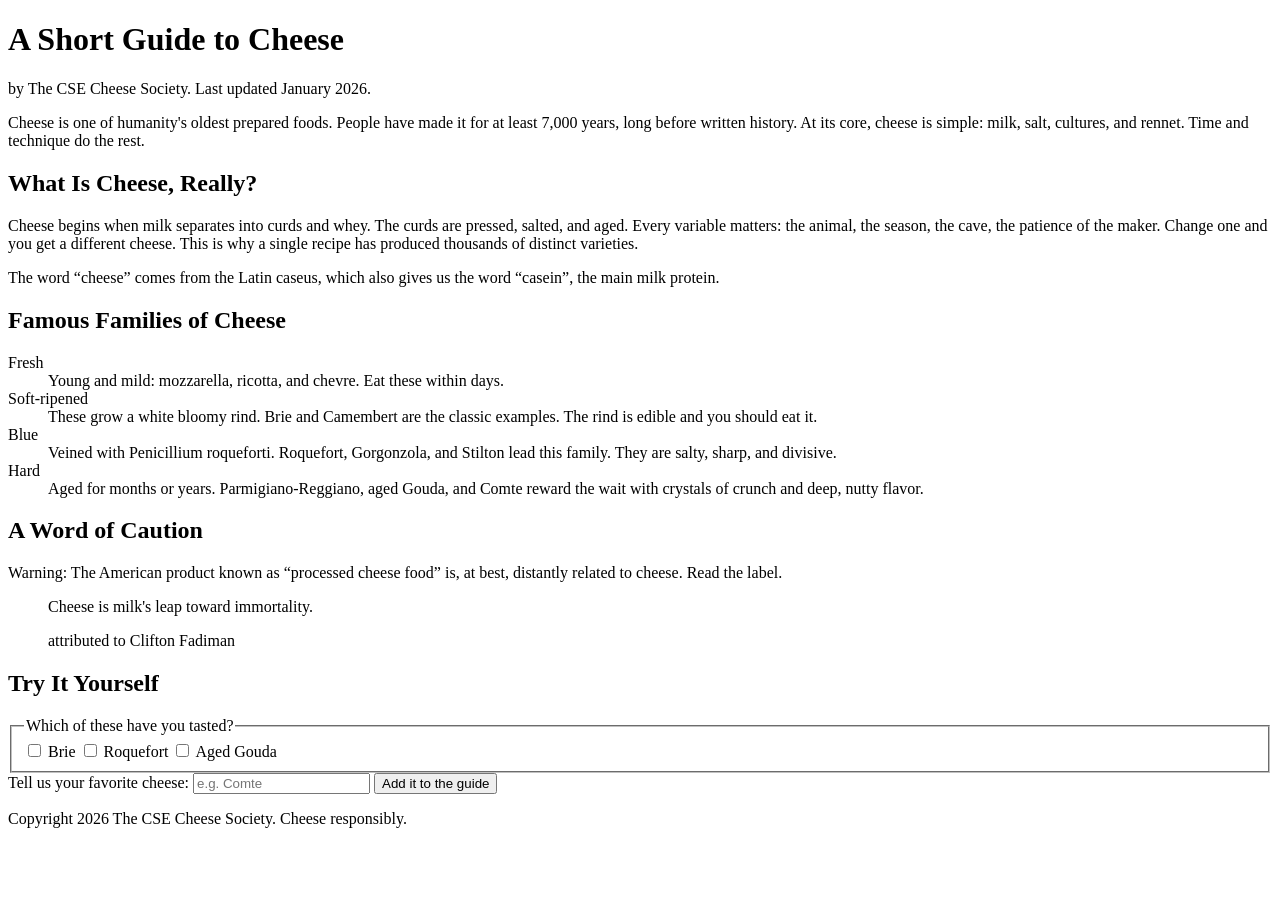
==== cheese.html @ 0a83f8c4 "initial html upload" ====
<!DOCTYPE html>
<html lang="en">
<head>
    <meta charset="UTF-8">
    <title>A Short Guide to Cheese</title>
</head>
<body>
    <header>
        <h1>A Short Guide to Cheese</h1>
        <p>by The CSE Cheese Society. Last updated <time datetime="2026-01">January 2026</time>.</p>
    </header>

    <main>
        <article>
            <p>
                Cheese is one of humanity's oldest prepared foods. People have made it
                for at least 7,000 years, long before written history. At its core,
                cheese is simple: milk, salt, cultures, and rennet. Time and technique
                do the rest.
            </p>

            <section>
                <h2>What Is Cheese, Really?</h2>

                <p>
                    Cheese begins when milk separates into curds and whey. The curds are
                    pressed, salted, and aged. Every variable matters: the animal, the
                    season, the cave, the patience of the maker. Change one and you get a
                    different cheese. This is why a single recipe has produced thousands
                    of distinct varieties.
                </p>

                <p>
                    The word <q>cheese</q> comes from the Latin
                    <span class="latin" lang="la">caseus</span>, which also gives us the
                    word <q>casein</q>, the main milk protein.
                </p>
            </section>

            <section>
                <h2>Famous Families of Cheese</h2>

                <dl>
                    <dt>Fresh</dt>
                    <dd>Young and mild: mozzarella, ricotta, and chevre. Eat these within days.</dd>

                    <dt>Soft-ripened</dt>
                    <dd>
                        These grow a white bloomy rind. Brie and Camembert are the
                        classic examples. The rind is edible and you should eat it.
                    </dd>

                    <dt>Blue</dt>
                    <dd>
                        Veined with <span class="latin" lang="la">Penicillium roqueforti</span>.
                        Roquefort, Gorgonzola, and Stilton lead this family. They are salty,
                        sharp, and divisive.
                    </dd>

                    <dt>Hard</dt>
                    <dd>
                        Aged for months or years. Parmigiano-Reggiano, aged Gouda, and
                        Comte reward the wait with crystals of crunch and deep, nutty flavor.
                    </dd>
                </dl>
            </section>

            <section>
                <h2>A Word of Caution</h2>

                <p id="warning">
                    Warning: The American product known as <q>processed cheese food</q> is,
                    at best, distantly related to cheese. Read the label.
                </p>

                <blockquote>
                    <p>Cheese is milk's leap toward immortality.</p>
                    <footer>attributed to Clifton Fadiman</footer>
                </blockquote>
            </section>

            <section>
                <h2>Try It Yourself</h2>

                <form>
                    <fieldset>
                        <legend>Which of these have you tasted?</legend>

                        <label>
                            <input type="checkbox" name="tasted" value="brie">
                            Brie
                        </label>

                        <label>
                            <input type="checkbox" name="tasted" value="roquefort">
                            Roquefort
                        </label>

                        <label>
                            <input type="checkbox" name="tasted" value="aged-gouda">
                            Aged Gouda
                        </label>
                    </fieldset>

                    <label for="favorite-cheese">Tell us your favorite cheese:</label>
                    <input id="favorite-cheese" name="favorite-cheese" type="text" placeholder="e.g. Comte">
                    <button type="submit">Add it to the guide</button>
                </form>
            </section>
        </article>
    </main>

    <footer>
        <p>Copyright 2026 The CSE Cheese Society. Cheese responsibly.</p>
    </footer>
</body>
</html>
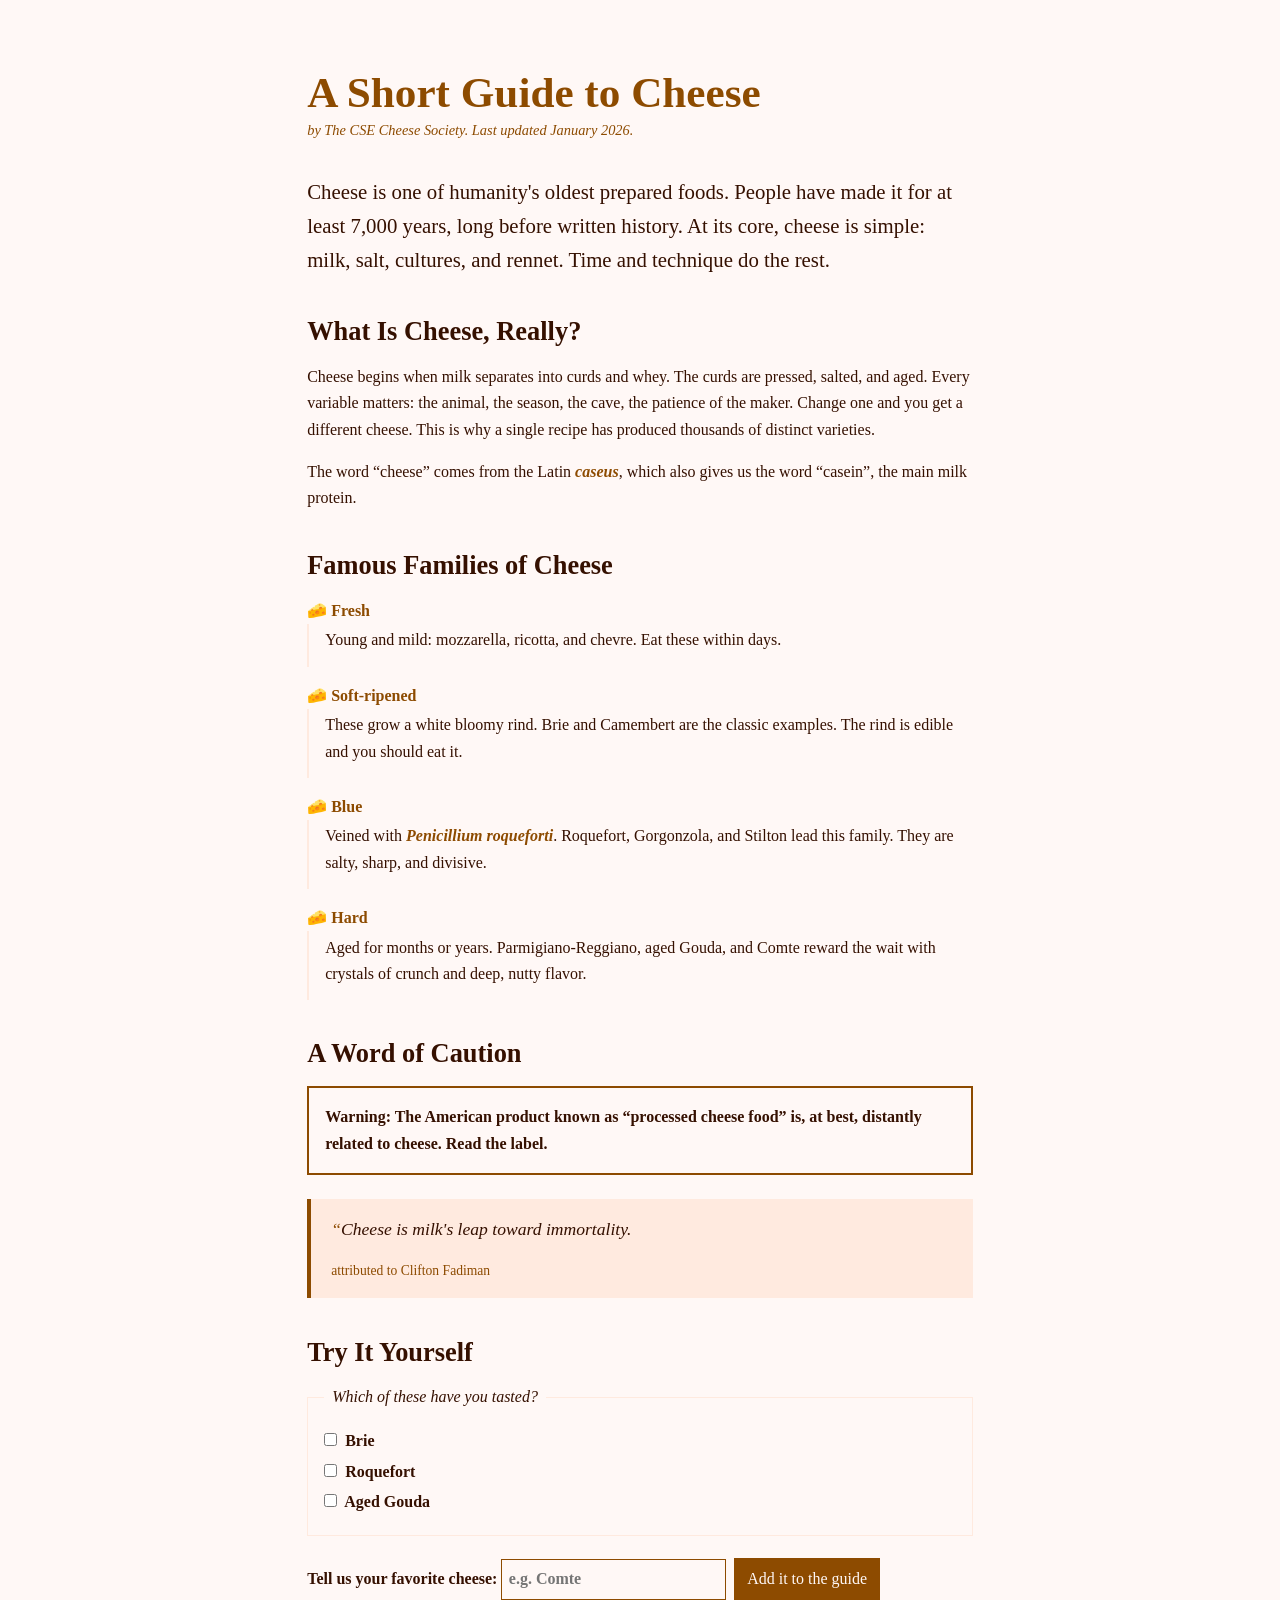
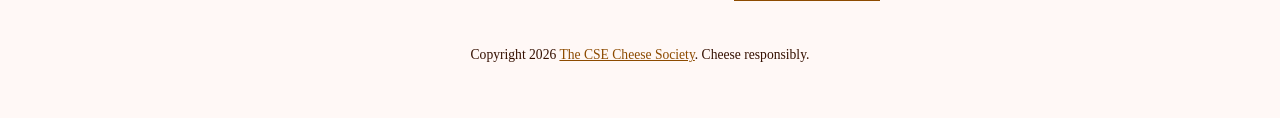
==== commit 0f9bdbc8: "feat(): added css" ====
--- a/cheese.html
+++ b/cheese.html
@@ -3,11 +3,21 @@
 <head>
     <meta charset="UTF-8">
     <title>A Short Guide to Cheese</title>
+    <link rel="stylesheet" href="cheese.css">
+    <style>
+        article > p {
+            font-size: 1.3rem;
+        }
+        /* This wins over the cheese.css article > p rule because it is read after the entire stylesheet cascade is read.
+        This is at the lowest point in the cascade and therefore overrides the same selector above this. */
+    </style>
 </head>
 <body>
     <header>
-        <h1>A Short Guide to Cheese</h1>
-        <p>by The CSE Cheese Society. Last updated <time datetime="2026-01">January 2026</time>.</p>
+        <hgroup>
+            <h1>A Short Guide to Cheese</h1>
+            <p>by The CSE Cheese Society. Last updated <time datetime="2026-01">January 2026</time>.</p>
+        </hgroup>
     </header>
 
     <main>
@@ -87,23 +97,25 @@
                         <legend>Which of these have you tasted?</legend>
 
                         <label>
-                            <input type="checkbox" name="tasted" value="brie">
+                            <input type="checkbox" name="tasted" value="brie" />
                             Brie
-                        </label>
+                        </label><br>
 
                         <label>
-                            <input type="checkbox" name="tasted" value="roquefort">
+                            <input type="checkbox" name="tasted" value="roquefort" />
                             Roquefort
-                        </label>
+                        </label><br>
 
                         <label>
-                            <input type="checkbox" name="tasted" value="aged-gouda">
+                            <input type="checkbox" name="tasted" value="aged-gouda" />
                             Aged Gouda
                         </label>
                     </fieldset>
 
-                    <label for="favorite-cheese">Tell us your favorite cheese:</label>
-                    <input id="favorite-cheese" name="favorite-cheese" type="text" placeholder="e.g. Comte">
+                    <label for="favorite-cheese">
+                        Tell us your favorite cheese:
+                        <input id="favorite-cheese" name="favorite-cheese" type="text" placeholder="e.g. Comte" />
+                    </label>
                     <button type="submit">Add it to the guide</button>
                 </form>
             </section>
@@ -111,7 +123,7 @@
     </main>
 
     <footer>
-        <p>Copyright 2026 The CSE Cheese Society. Cheese responsibly.</p>
+        <p>Copyright 2026 <a href="https://nathannewwin.github.io/cse134-hw3-p1/cheese.html">The CSE Cheese Society</a>. Cheese responsibly.</p>
     </footer>
 </body>
 </html>
--- a/cheese.css
+++ b/cheese.css
@@ -0,0 +1,172 @@
+/* https://nathannewwin.github.io/cse134-hw3-p1/cheese.html
+    @import is worse since you have to download the stylesheets in order, cheese.css->cheese-vars.css. Compared to <link> where it downloads all of the stylesheets in parallel.
+    FOUC might become an issue since the page might not have loaded all of the resources yet.*/
+@import "cheese-vars.css";
+
+* {
+    margin: 0;
+    box-sizing: border-box;
+}
+
+body {
+    max-width: var(--content-width);
+    margin: 0 auto;
+    padding: 4%;
+    background: var(--color-bg);
+    color: var(--color-text);
+    font-family: "Libre Caslon Text", Georgia, serif;
+    line-height: 1.65;
+}
+
+header {
+    padding: 1rem 0 2rem;
+}
+
+header,
+header p,
+.latin,
+dt,
+blockquote footer,
+a {
+    color: var(--color-accent);
+}
+
+header p {
+    font-size: 0.9rem;
+    font-style: italic;
+}
+
+h1,
+h2 {
+    line-height: 1.2;
+}
+
+h1 {
+    font-size: 2.7rem;
+}
+
+h2 {
+    margin: 2.4rem 0 1rem;
+    font-size: 1.65rem;
+}
+
+article > p {
+    margin: 0 0 2rem;
+    font-size: 1.25rem;
+}
+
+section p {
+    margin: 0 0 1rem;
+}
+
+span[lang],
+legend,
+blockquote p {
+    font-style: italic;
+}
+
+.latin,
+dt,
+label,
+#warning,
+button {
+    font-weight: 700;
+}
+
+dl {
+    margin: 1rem 0;
+}
+
+dt {
+    margin: 1rem 0 0;
+}
+
+dt::before {
+    content: "🧀 ";
+}
+
+dt + dd {
+    border-left: 0.15em solid var(--color-soft);
+    padding: 0.2em 0 0.8em 1em;
+}
+
+#warning {
+    border: 0.15rem solid var(--color-accent);
+    padding: 1em;
+}
+
+blockquote {
+    margin: 1.5rem 0;
+    border-left: 0.25em solid var(--color-accent);
+    padding: 1em 1.25em;
+    background: var(--color-soft);
+}
+
+blockquote p::before {
+    content: open-quote;
+    color: var(--color-accent)
+}
+
+blockquote p {
+    font-size: 1.1rem;
+}
+
+blockquote footer {
+    margin-top: 1em;
+    font-size: 0.85rem;
+}
+
+fieldset {
+    max-width: var(--content-width);
+    margin: 0 0 1rem;
+    border: 0.1rem solid var(--color-soft);
+    padding: 1em;
+}
+
+legend {
+    padding: 0 0.5em;
+}
+
+input,
+button {
+    margin: 0.4rem 0.25rem 0.7rem 0;
+    color: inherit;
+    font: inherit;
+}
+
+[type="text"] {
+    border: 0.1rem solid var(--color-accent);
+    padding: 0.4em;
+    background: var(--color-bg);
+}
+
+button {
+    border: 0.1rem solid var(--color-accent);
+    padding: 0.45em 0.75em;
+    background: var(--color-accent);
+    color: var(--color-bg);
+}
+
+a:hover {
+    color: var(--color-text);
+    text-decoration: none;
+}
+
+input:focus,
+button:focus,
+a:focus {
+    border: 0.1rem solid var(--color-accent);
+    background: var(--color-soft);
+}
+
+input:checked + label,
+label:has(input:checked) {
+    background: var(--color-soft);
+    color: var(--color-accent);
+}
+
+body > footer {
+    padding: 2rem 0 0;
+    font-size: 0.85rem;
+    text-align: center;
+}
